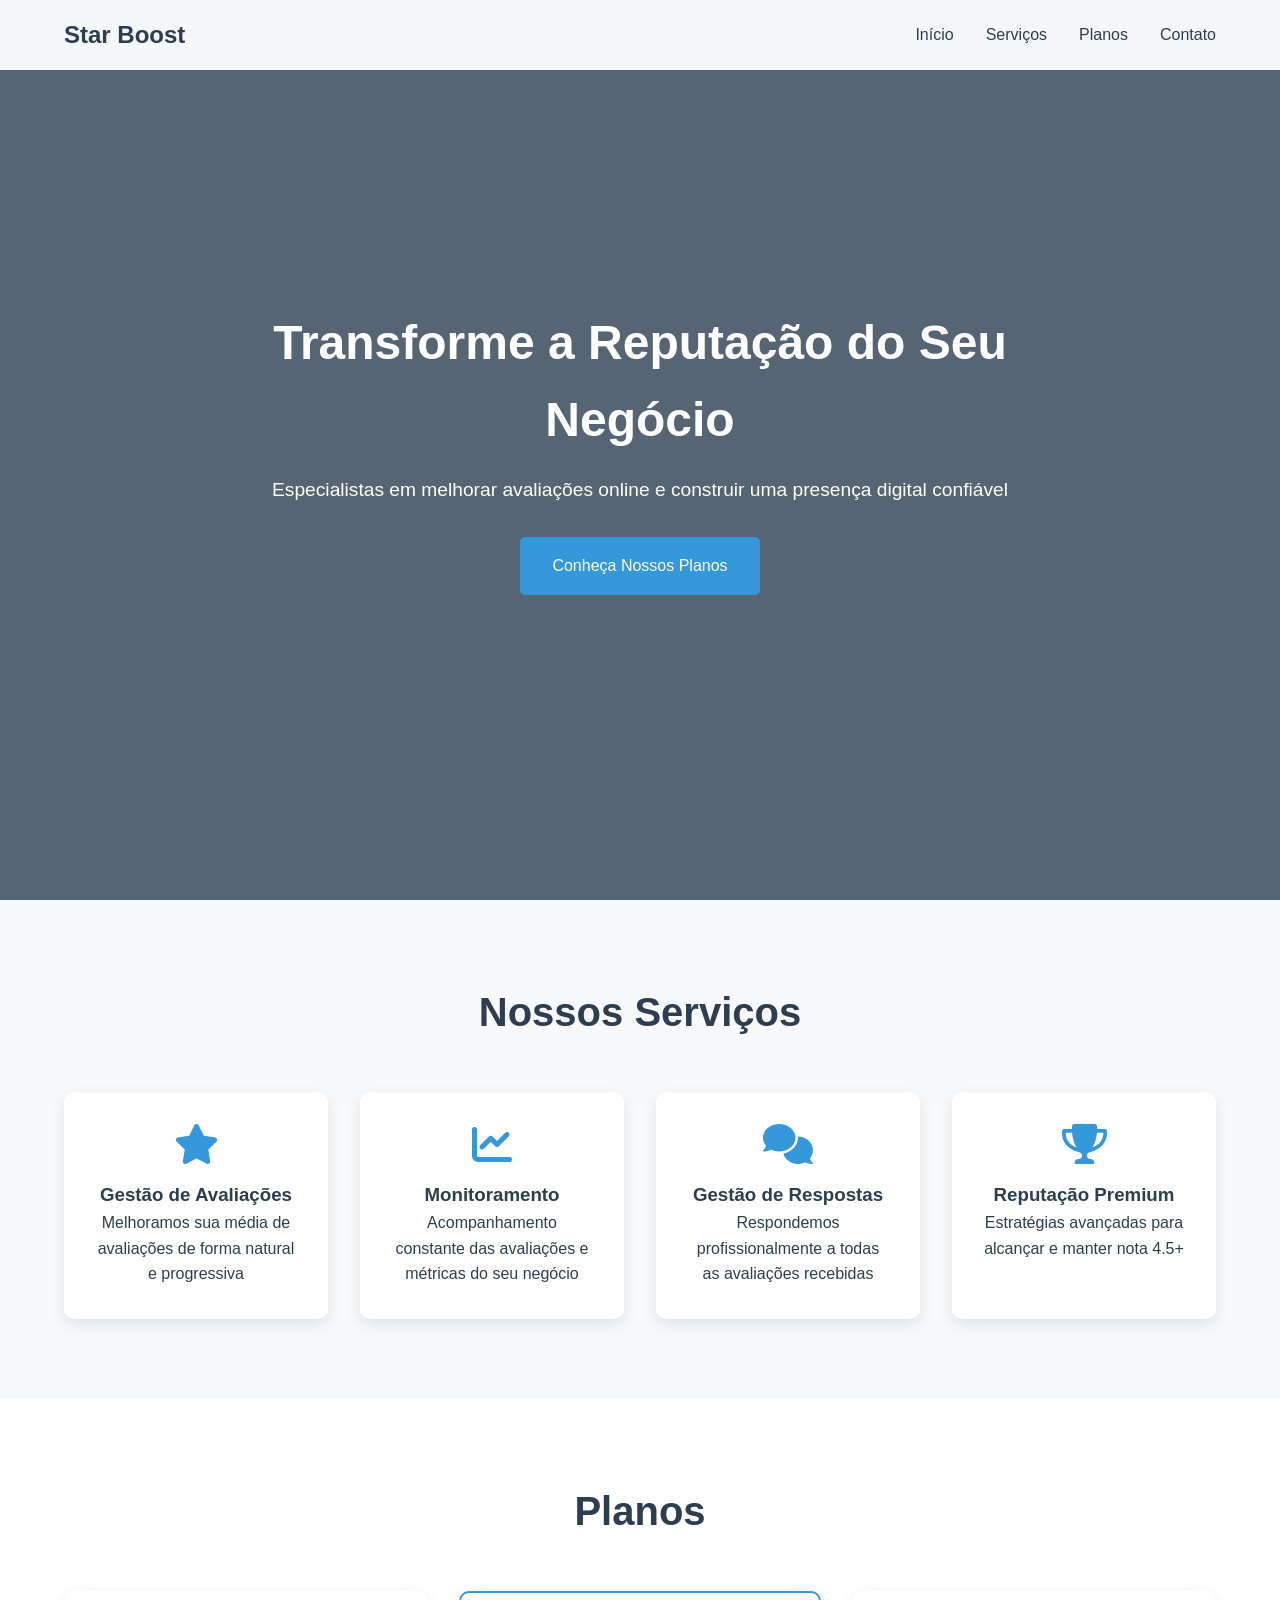
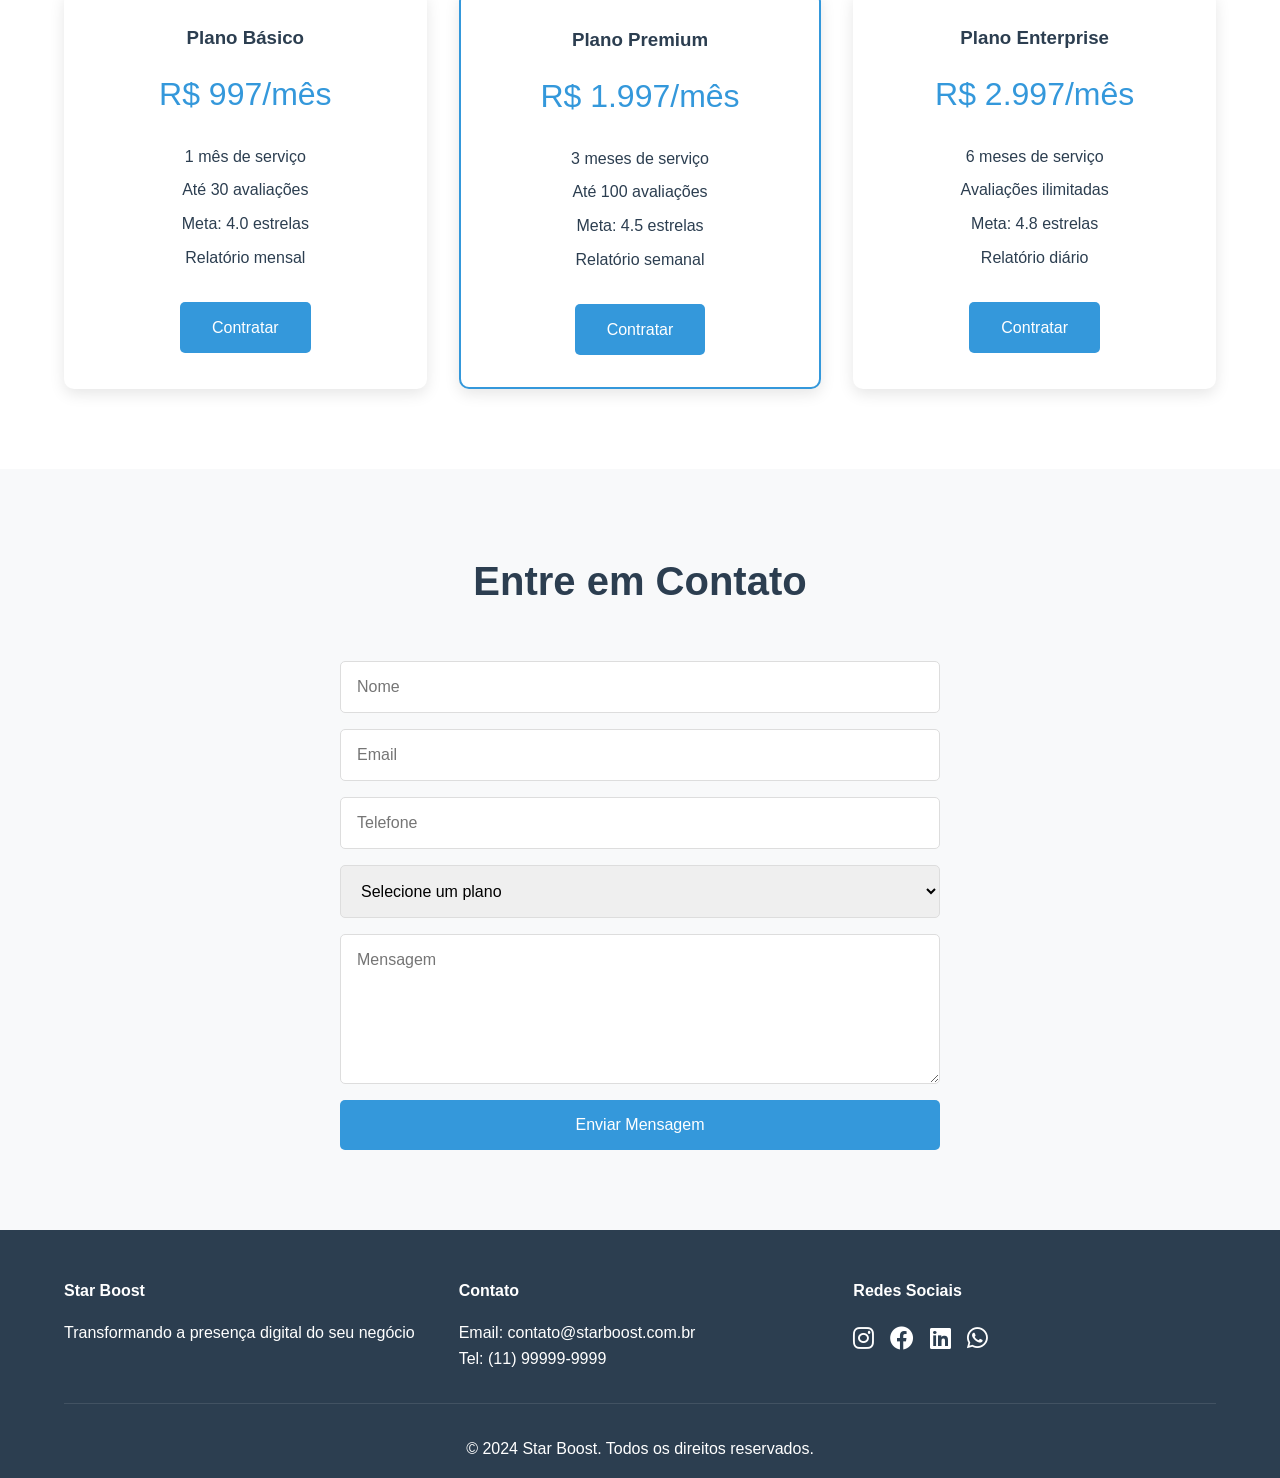
==== OPÇÃO 1/index.html @ 9066c8fc "OPÇÃO PARA CONFIGURAÇÃO DO SITE" ====
<!DOCTYPE html>
<html lang="pt-BR">
<head>
    <meta charset="UTF-8">
    <meta name="viewport" content="width=device-width, initial-scale=1.0">
    <title>Star Boost - Alavancando Seu Negócio</title>
    <link rel="stylesheet" href="style.css">
    <link rel="stylesheet" href="https://cdnjs.cloudflare.com/ajax/libs/font-awesome/6.0.0/css/all.min.css">
</head>
<body>
    <nav class="navbar">
        <div class="logo">
            <span>Star Boost</span>
        </div>
        <ul class="nav-links">
            <li><a href="#inicio">Início</a></li>
            <li><a href="#servicos">Serviços</a></li>
            <li><a href="#planos">Planos</a></li>
            <li><a href="#contato">Contato</a></li>
        </ul>
    </nav>

    <section id="inicio" class="hero">
        <div class="hero-content">
            <h1>Transforme a Reputação do Seu Negócio</h1>
            <p>Especialistas em melhorar avaliações online e construir uma presença digital confiável</p>
            <a href="#planos" class="cta-button">Conheça Nossos Planos</a>
        </div>
    </section>

    <section id="servicos" class="services">
        <h2>Nossos Serviços</h2>
        <div class="services-grid">
            <div class="service-card">
                <i class="fas fa-star"></i>
                <h3>Gestão de Avaliações</h3>
                <p>Melhoramos sua média de avaliações de forma natural e progressiva</p>
            </div>
            <div class="service-card">
                <i class="fas fa-chart-line"></i>
                <h3>Monitoramento</h3>
                <p>Acompanhamento constante das avaliações e métricas do seu negócio</p>
            </div>
            <div class="service-card">
                <i class="fas fa-comments"></i>
                <h3>Gestão de Respostas</h3>
                <p>Respondemos profissionalmente a todas as avaliações recebidas</p>
            </div>
            <div class="service-card">
                <i class="fas fa-trophy"></i>
                <h3>Reputação Premium</h3>
                <p>Estratégias avançadas para alcançar e manter nota 4.5+</p>
            </div>
        </div>
    </section>

    <section id="planos" class="plans">
        <h2>Planos</h2>
        <div class="plans-grid">
            <div class="plan-card">
                <h3>Plano Básico</h3>
                <div class="price">R$ 997/mês</div>
                <ul>
                    <li>1 mês de serviço</li>
                    <li>Até 30 avaliações</li>
                    <li>Meta: 4.0 estrelas</li>
                    <li>Relatório mensal</li>
                </ul>
                <a href="#contato" class="plan-button">Contratar</a>
            </div>
            <div class="plan-card featured">
                <h3>Plano Premium</h3>
                <div class="price">R$ 1.997/mês</div>
                <ul>
                    <li>3 meses de serviço</li>
                    <li>Até 100 avaliações</li>
                    <li>Meta: 4.5 estrelas</li>
                    <li>Relatório semanal</li>
                </ul>
                <a href="#contato" class="plan-button">Contratar</a>
            </div>
            <div class="plan-card">
                <h3>Plano Enterprise</h3>
                <div class="price">R$ 2.997/mês</div>
                <ul>
                    <li>6 meses de serviço</li>
                    <li>Avaliações ilimitadas</li>
                    <li>Meta: 4.8 estrelas</li>
                    <li>Relatório diário</li>
                </ul>
                <a href="#contato" class="plan-button">Contratar</a>
            </div>
        </div>
    </section>

    <section id="contato" class="contact">
        <h2>Entre em Contato</h2>
        <div class="contact-container">
            <form id="contactForm">
                <input type="text" placeholder="Nome" required>
                <input type="email" placeholder="Email" required>
                <input type="tel" placeholder="Telefone" required>
                <select required>
                    <option value="">Selecione um plano</option>
                    <option value="basico">Plano Básico</option>
                    <option value="premium">Plano Premium</option>
                    <option value="enterprise">Plano Enterprise</option>
                </select>
                <textarea placeholder="Mensagem" required></textarea>
                <button type="submit">Enviar Mensagem</button>
            </form>
        </div>
    </section>

    <footer class="footer">
        <div class="footer-content">
            <div class="footer-section">
                <h4>Star Boost</h4>
                <p>Transformando a presença digital do seu negócio</p>
            </div>
            <div class="footer-section">
                <h4>Contato</h4>
                <p>Email: contato@starboost.com.br</p>
                <p>Tel: (11) 99999-9999</p>
            </div>
            <div class="footer-section">
                <h4>Redes Sociais</h4>
                <div class="social-links">
                    <a href="#"><i class="fab fa-instagram"></i></a>
                    <a href="#"><i class="fab fa-facebook"></i></a>
                    <a href="#"><i class="fab fa-linkedin"></i></a>
                    <a href="#"><i class="fab fa-whatsapp"></i></a>
                </div>
            </div>
        </div>
        <div class="footer-bottom">
            <p>&copy; 2024 Star Boost. Todos os direitos reservados.</p>
        </div>
    </footer>

    <script src="main.js"></script>
</body>
</html>
---- OPÇÃO 1/style.css ----
:root {
    --primary-color: #2c3e50;
    --secondary-color: #3498db;
    --accent-color: #e74c3c;
    --text-color: #2c3e50;
    --light-bg: #f8f9fa;
    --dark-bg: #2c3e50;
}

* {
    margin: 0;
    padding: 0;
    box-sizing: border-box;
    font-family: 'Arial', sans-serif;
}

body {
    line-height: 1.6;
    color: var(--text-color);
}

/* Navbar */
.navbar {
    position: fixed;
    top: 0;
    width: 100%;
    background: rgba(255, 255, 255, 0.95);
    padding: 1rem 5%;
    display: flex;
    justify-content: space-between;
    align-items: center;
    box-shadow: 0 2px 10px rgba(0, 0, 0, 0.1);
    z-index: 1000;
}

.logo span {
    font-size: 1.5rem;
    font-weight: bold;
    color: var(--primary-color);
}

.nav-links {
    display: flex;
    list-style: none;
    gap: 2rem;
}

.nav-links a {
    text-decoration: none;
    color: var(--text-color);
    font-weight: 500;
    transition: color 0.3s;
}

.nav-links a:hover {
    color: var(--secondary-color);
}

/* Hero Section */
.hero {
    height: 100vh;
    background: linear-gradient(rgba(44, 62, 80, 0.8), rgba(44, 62, 80, 0.8)),
                url('https://images.unsplash.com/photo-1497366216548-37526070297c?auto=format&fit=crop&w=1920&q=80');
    background-size: cover;
    background-position: center;
    display: flex;
    align-items: center;
    justify-content: center;
    text-align: center;
    color: white;
    padding: 0 1rem;
}

.hero-content {
    max-width: 800px;
}

.hero h1 {
    font-size: 3rem;
    margin-bottom: 1rem;
}

.hero p {
    font-size: 1.2rem;
    margin-bottom: 2rem;
}

.cta-button {
    display: inline-block;
    padding: 1rem 2rem;
    background: var(--secondary-color);
    color: white;
    text-decoration: none;
    border-radius: 5px;
    transition: transform 0.3s, background 0.3s;
}

.cta-button:hover {
    transform: translateY(-3px);
    background: #2980b9;
}

/* Services Section */
.services {
    padding: 5rem 5%;
    background: var(--light-bg);
}

.services h2 {
    text-align: center;
    margin-bottom: 3rem;
    font-size: 2.5rem;
}

.services-grid {
    display: grid;
    grid-template-columns: repeat(auto-fit, minmax(250px, 1fr));
    gap: 2rem;
    max-width: 1200px;
    margin: 0 auto;
}

.service-card {
    background: white;
    padding: 2rem;
    border-radius: 10px;
    text-align: center;
    box-shadow: 0 5px 15px rgba(0, 0, 0, 0.1);
    transition: transform 0.3s;
}

.service-card:hover {
    transform: translateY(-10px);
}

.service-card i {
    font-size: 2.5rem;
    color: var(--secondary-color);
    margin-bottom: 1rem;
}

/* Plans Section */
.plans {
    padding: 5rem 5%;
    background: white;
}

.plans h2 {
    text-align: center;
    margin-bottom: 3rem;
    font-size: 2.5rem;
}

.plans-grid {
    display: grid;
    grid-template-columns: repeat(auto-fit, minmax(280px, 1fr));
    gap: 2rem;
    max-width: 1200px;
    margin: 0 auto;
}

.plan-card {
    background: white;
    padding: 2rem;
    border-radius: 10px;
    text-align: center;
    box-shadow: 0 5px 15px rgba(0, 0, 0, 0.1);
    transition: transform 0.3s;
}

.plan-card.featured {
    transform: scale(1.05);
    border: 2px solid var(--secondary-color);
}

.plan-card:hover {
    transform: translateY(-10px);
}

.plan-card h3 {
    color: var(--primary-color);
    margin-bottom: 1rem;
}

.price {
    font-size: 2rem;
    color: var(--secondary-color);
    margin-bottom: 1.5rem;
}

.plan-card ul {
    list-style: none;
    margin-bottom: 2rem;
}

.plan-card ul li {
    margin-bottom: 0.5rem;
}

.plan-button {
    display: inline-block;
    padding: 0.8rem 2rem;
    background: var(--secondary-color);
    color: white;
    text-decoration: none;
    border-radius: 5px;
    transition: background 0.3s;
}

.plan-button:hover {
    background: #2980b9;
}

/* Contact Section */
.contact {
    padding: 5rem 5%;
    background: var(--light-bg);
}

.contact h2 {
    text-align: center;
    margin-bottom: 3rem;
    font-size: 2.5rem;
}

.contact-container {
    max-width: 600px;
    margin: 0 auto;
}

form {
    display: flex;
    flex-direction: column;
    gap: 1rem;
}

input, select, textarea {
    padding: 1rem;
    border: 1px solid #ddd;
    border-radius: 5px;
    font-size: 1rem;
}

textarea {
    height: 150px;
    resize: vertical;
}

form button {
    padding: 1rem;
    background: var(--secondary-color);
    color: white;
    border: none;
    border-radius: 5px;
    cursor: pointer;
    font-size: 1rem;
    transition: background 0.3s;
}

form button:hover {
    background: #2980b9;
}

/* Footer */
.footer {
    background: var(--dark-bg);
    color: white;
    padding: 3rem 5% 1rem;
}

.footer-content {
    display: grid;
    grid-template-columns: repeat(auto-fit, minmax(250px, 1fr));
    gap: 2rem;
    max-width: 1200px;
    margin: 0 auto;
}

.footer-section h4 {
    margin-bottom: 1rem;
}

.social-links {
    display: flex;
    gap: 1rem;
    margin-top: 1rem;
}

.social-links a {
    color: white;
    font-size: 1.5rem;
    transition: color 0.3s;
}

.social-links a:hover {
    color: var(--secondary-color);
}

.footer-bottom {
    text-align: center;
    margin-top: 2rem;
    padding-top: 2rem;
    border-top: 1px solid rgba(255, 255, 255, 0.1);
}

/* Responsive Design */
@media (max-width: 768px) {
    .navbar {
        flex-direction: column;
        padding: 1rem;
    }

    .nav-links {
        margin-top: 1rem;
        gap: 1rem;
    }

    .hero h1 {
        font-size: 2rem;
    }

    .services-grid,
    .plans-grid {
        grid-template-columns: 1fr;
    }

    .plan-card.featured {
        transform: none;
    }
}
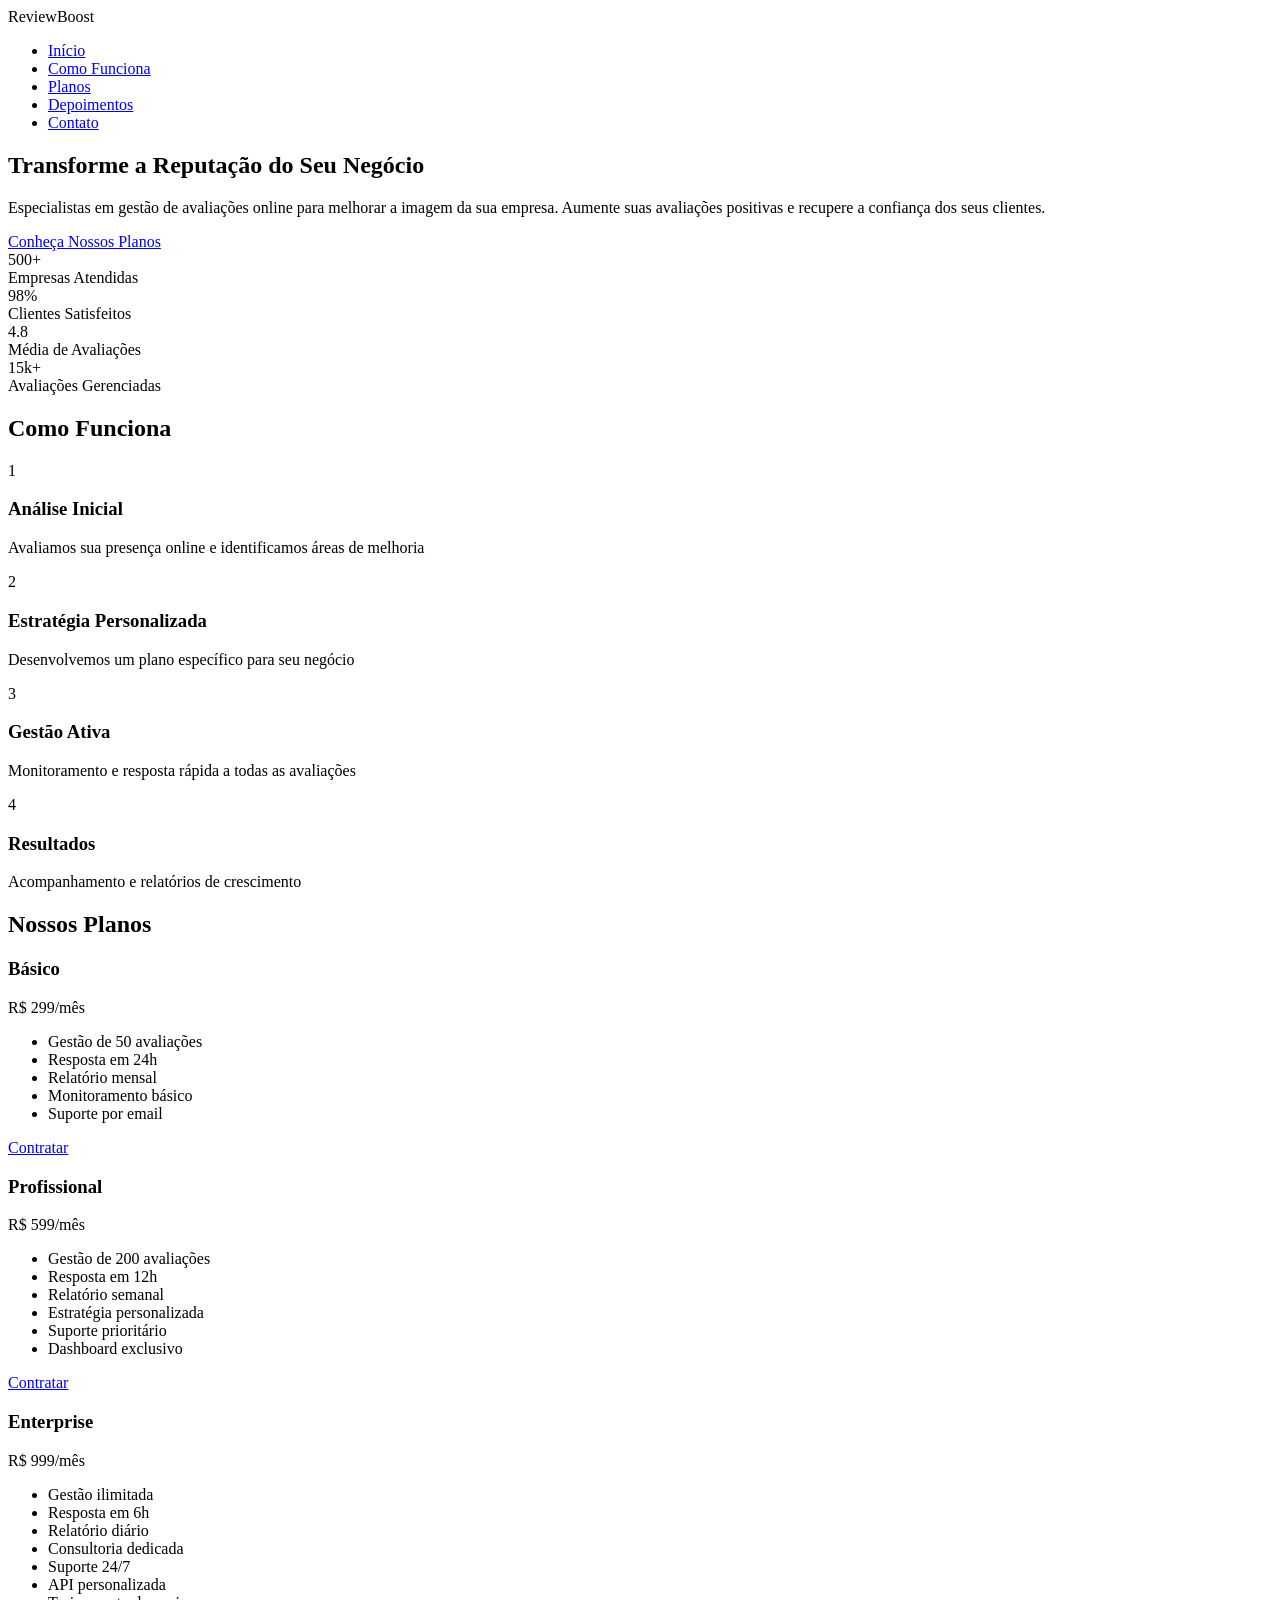
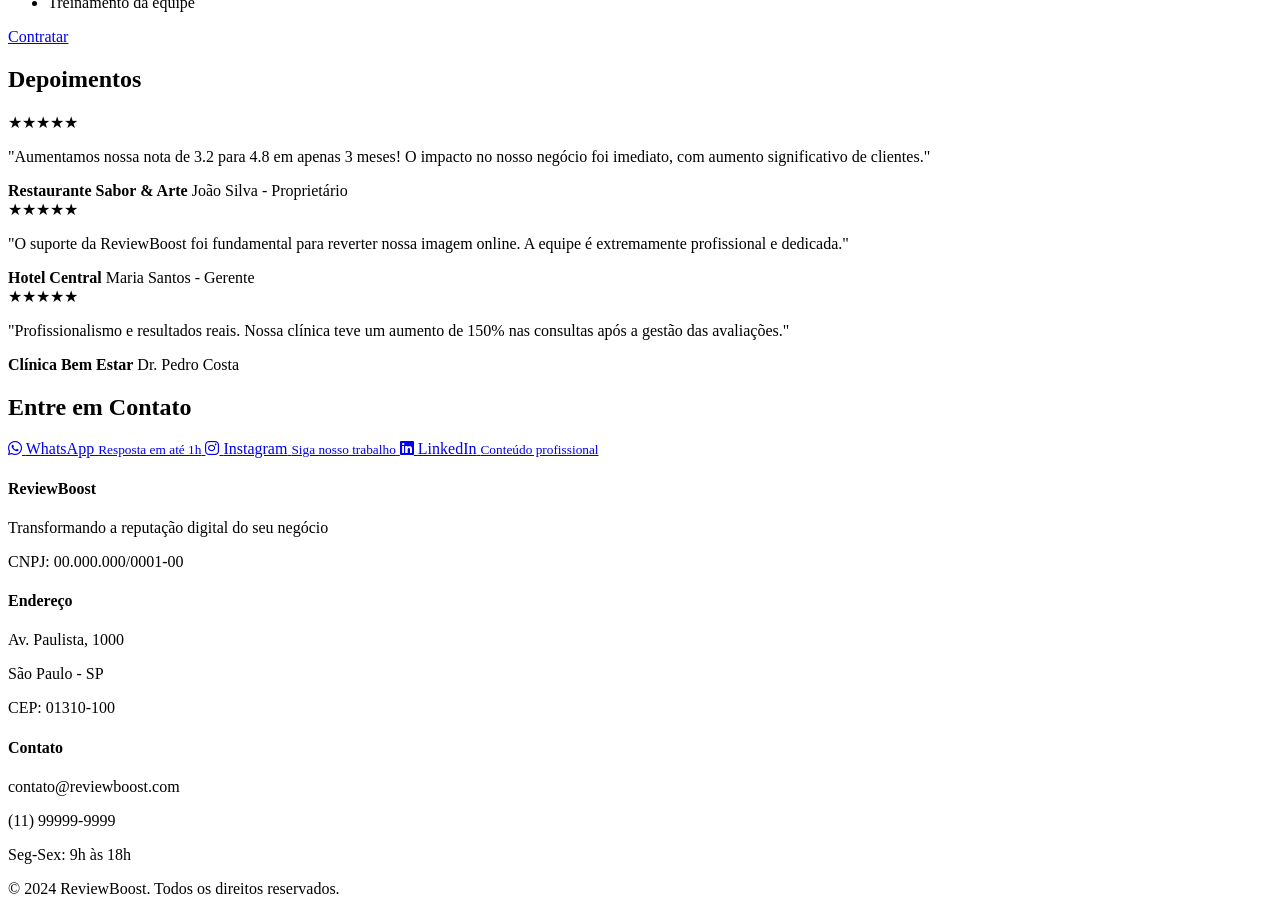
==== commit cef3fde6: "a" ====
--- a/OPÇÃO 1/index.html
+++ b/OPÇÃO 1/index.html
@@ -1,143 +1,207 @@
 <!DOCTYPE html>
 <html lang="pt-BR">
-<head>
-    <meta charset="UTF-8">
-    <meta name="viewport" content="width=device-width, initial-scale=1.0">
-    <title>Star Boost - Alavancando Seu Negócio</title>
-    <link rel="stylesheet" href="style.css">
-    <link rel="stylesheet" href="https://cdnjs.cloudflare.com/ajax/libs/font-awesome/6.0.0/css/all.min.css">
-</head>
-<body>
-    <nav class="navbar">
-        <div class="logo">
-            <span>Star Boost</span>
+  <head>
+    <meta charset="UTF-8" />
+    <meta name="viewport" content="width=device-width, initial-scale=1.0" />
+    <title>ReviewBoost - Gestão de Avaliações</title>
+    <link rel="stylesheet" href="/style.css" />
+    <link rel="stylesheet" href="https://cdnjs.cloudflare.com/ajax/libs/font-awesome/6.0.0/css/all.min.css" />
+  </head>
+  <body>
+    <header>
+      <nav class="navbar">
+        <div class="logo">ReviewBoost</div>
+        <div class="menu-toggle">
+          <span></span>
+          <span></span>
+          <span></span>
         </div>
         <ul class="nav-links">
-            <li><a href="#inicio">Início</a></li>
-            <li><a href="#servicos">Serviços</a></li>
-            <li><a href="#planos">Planos</a></li>
-            <li><a href="#contato">Contato</a></li>
+          <li><a href="#inicio" class="nav-item">Início</a></li>
+          <li><a href="#como-funciona" class="nav-item">Como Funciona</a></li>
+          <li><a href="#planos" class="nav-item">Planos</a></li>
+          <li><a href="#depoimentos" class="nav-item">Depoimentos</a></li>
+          <li><a href="#contato" class="nav-item">Contato</a></li>
         </ul>
-    </nav>
-
-    <section id="inicio" class="hero">
-        <div class="hero-content">
-            <h1>Transforme a Reputação do Seu Negócio</h1>
-            <p>Especialistas em melhorar avaliações online e construir uma presença digital confiável</p>
-            <a href="#planos" class="cta-button">Conheça Nossos Planos</a>
-        </div>
-    </section>
-
-    <section id="servicos" class="services">
-        <h2>Nossos Serviços</h2>
-        <div class="services-grid">
-            <div class="service-card">
-                <i class="fas fa-star"></i>
-                <h3>Gestão de Avaliações</h3>
-                <p>Melhoramos sua média de avaliações de forma natural e progressiva</p>
-            </div>
-            <div class="service-card">
-                <i class="fas fa-chart-line"></i>
-                <h3>Monitoramento</h3>
-                <p>Acompanhamento constante das avaliações e métricas do seu negócio</p>
-            </div>
-            <div class="service-card">
-                <i class="fas fa-comments"></i>
-                <h3>Gestão de Respostas</h3>
-                <p>Respondemos profissionalmente a todas as avaliações recebidas</p>
-            </div>
-            <div class="service-card">
-                <i class="fas fa-trophy"></i>
-                <h3>Reputação Premium</h3>
-                <p>Estratégias avançadas para alcançar e manter nota 4.5+</p>
-            </div>
-        </div>
-    </section>
-
-    <section id="planos" class="plans">
-        <h2>Planos</h2>
-        <div class="plans-grid">
-            <div class="plan-card">
-                <h3>Plano Básico</h3>
-                <div class="price">R$ 997/mês</div>
-                <ul>
-                    <li>1 mês de serviço</li>
-                    <li>Até 30 avaliações</li>
-                    <li>Meta: 4.0 estrelas</li>
-                    <li>Relatório mensal</li>
-                </ul>
-                <a href="#contato" class="plan-button">Contratar</a>
-            </div>
-            <div class="plan-card featured">
-                <h3>Plano Premium</h3>
-                <div class="price">R$ 1.997/mês</div>
-                <ul>
-                    <li>3 meses de serviço</li>
-                    <li>Até 100 avaliações</li>
-                    <li>Meta: 4.5 estrelas</li>
-                    <li>Relatório semanal</li>
-                </ul>
-                <a href="#contato" class="plan-button">Contratar</a>
-            </div>
-            <div class="plan-card">
-                <h3>Plano Enterprise</h3>
-                <div class="price">R$ 2.997/mês</div>
-                <ul>
-                    <li>6 meses de serviço</li>
-                    <li>Avaliações ilimitadas</li>
-                    <li>Meta: 4.8 estrelas</li>
-                    <li>Relatório diário</li>
-                </ul>
-                <a href="#contato" class="plan-button">Contratar</a>
-            </div>
-        </div>
-    </section>
-
-    <section id="contato" class="contact">
-        <h2>Entre em Contato</h2>
-        <div class="contact-container">
-            <form id="contactForm">
-                <input type="text" placeholder="Nome" required>
-                <input type="email" placeholder="Email" required>
-                <input type="tel" placeholder="Telefone" required>
-                <select required>
-                    <option value="">Selecione um plano</option>
-                    <option value="basico">Plano Básico</option>
-                    <option value="premium">Plano Premium</option>
-                    <option value="enterprise">Plano Enterprise</option>
-                </select>
-                <textarea placeholder="Mensagem" required></textarea>
-                <button type="submit">Enviar Mensagem</button>
-            </form>
-        </div>
-    </section>
-
-    <footer class="footer">
-        <div class="footer-content">
-            <div class="footer-section">
-                <h4>Star Boost</h4>
-                <p>Transformando a presença digital do seu negócio</p>
-            </div>
-            <div class="footer-section">
-                <h4>Contato</h4>
-                <p>Email: contato@starboost.com.br</p>
-                <p>Tel: (11) 99999-9999</p>
-            </div>
-            <div class="footer-section">
-                <h4>Redes Sociais</h4>
-                <div class="social-links">
-                    <a href="#"><i class="fab fa-instagram"></i></a>
-                    <a href="#"><i class="fab fa-facebook"></i></a>
-                    <a href="#"><i class="fab fa-linkedin"></i></a>
-                    <a href="#"><i class="fab fa-whatsapp"></i></a>
-                </div>
-            </div>
-        </div>
-        <div class="footer-bottom">
-            <p>&copy; 2024 Star Boost. Todos os direitos reservados.</p>
-        </div>
+      </nav>
+    </header>
+
+    <section id="inicio" class="section">
+      <div class="hero">
+        <h1>Transforme a Reputação do Seu Negócio</h1>
+        <p>Especialistas em gestão de avaliações online para melhorar a imagem da sua empresa. Aumente suas avaliações positivas e recupere a confiança dos seus clientes.</p>
+        <a href="#planos" class="cta-button">Conheça Nossos Planos</a>
+      </div>
+    </section>
+
+    <section class="stats-section">
+      <div class="stats-grid">
+        <div class="stat-card">
+          <div class="stat-number">500+</div>
+          <div class="stat-label">Empresas Atendidas</div>
+        </div>
+        <div class="stat-card">
+          <div class="stat-number">98%</div>
+          <div class="stat-label">Clientes Satisfeitos</div>
+        </div>
+        <div class="stat-card">
+          <div class="stat-number">4.8</div>
+          <div class="stat-label">Média de Avaliações</div>
+        </div>
+        <div class="stat-card">
+          <div class="stat-number">15k+</div>
+          <div class="stat-label">Avaliações Gerenciadas</div>
+        </div>
+      </div>
+    </section>
+
+    <section id="como-funciona" class="como-funciona">
+      <h2>Como Funciona</h2>
+      <div class="steps-container">
+        <div class="step-card">
+          <div class="step-number">1</div>
+          <h3>Análise Inicial</h3>
+          <p>Avaliamos sua presença online e identificamos áreas de melhoria</p>
+        </div>
+        <div class="step-card">
+          <div class="step-number">2</div>
+          <h3>Estratégia Personalizada</h3>
+          <p>Desenvolvemos um plano específico para seu negócio</p>
+        </div>
+        <div class="step-card">
+          <div class="step-number">3</div>
+          <h3>Gestão Ativa</h3>
+          <p>Monitoramento e resposta rápida a todas as avaliações</p>
+        </div>
+        <div class="step-card">
+          <div class="step-number">4</div>
+          <h3>Resultados</h3>
+          <p>Acompanhamento e relatórios de crescimento</p>
+        </div>
+      </div>
+    </section>
+
+    <section id="planos" class="section">
+      <h2>Nossos Planos</h2>
+      <div class="planos-container">
+        <div class="plano-card">
+          <h3>Básico</h3>
+          <div class="preco">R$ 299/mês</div>
+          <ul>
+            <li>Gestão de 50 avaliações</li>
+            <li>Resposta em 24h</li>
+            <li>Relatório mensal</li>
+            <li>Monitoramento básico</li>
+            <li>Suporte por email</li>
+          </ul>
+          <a href="#contato" class="plano-button">Contratar</a>
+        </div>
+        <div class="plano-card destaque">
+          <h3>Profissional</h3>
+          <div class="preco">R$ 599/mês</div>
+          <ul>
+            <li>Gestão de 200 avaliações</li>
+            <li>Resposta em 12h</li>
+            <li>Relatório semanal</li>
+            <li>Estratégia personalizada</li>
+            <li>Suporte prioritário</li>
+            <li>Dashboard exclusivo</li>
+          </ul>
+          <a href="#contato" class="plano-button">Contratar</a>
+        </div>
+        <div class="plano-card">
+          <h3>Enterprise</h3>
+          <div class="preco">R$ 999/mês</div>
+          <ul>
+            <li>Gestão ilimitada</li>
+            <li>Resposta em 6h</li>
+            <li>Relatório diário</li>
+            <li>Consultoria dedicada</li>
+            <li>Suporte 24/7</li>
+            <li>API personalizada</li>
+            <li>Treinamento da equipe</li>
+          </ul>
+          <a href="#contato" class="plano-button">Contratar</a>
+        </div>
+      </div>
+    </section>
+
+    <section id="depoimentos" class="section">
+      <h2>Depoimentos</h2>
+      <div class="depoimentos-container">
+        <div class="depoimento-card">
+          <div class="estrelas">★★★★★</div>
+          <p>"Aumentamos nossa nota de 3.2 para 4.8 em apenas 3 meses! O impacto no nosso negócio foi imediato, com aumento significativo de clientes."</p>
+          <div class="cliente">
+            <strong>Restaurante Sabor & Arte</strong>
+            <span>João Silva - Proprietário</span>
+          </div>
+        </div>
+        <div class="depoimento-card">
+          <div class="estrelas">★★★★★</div>
+          <p>"O suporte da ReviewBoost foi fundamental para reverter nossa imagem online. A equipe é extremamente profissional e dedicada."</p>
+          <div class="cliente">
+            <strong>Hotel Central</strong>
+            <span>Maria Santos - Gerente</span>
+          </div>
+        </div>
+        <div class="depoimento-card">
+          <div class="estrelas">★★★★★</div>
+          <p>"Profissionalismo e resultados reais. Nossa clínica teve um aumento de 150% nas consultas após a gestão das avaliações."</p>
+          <div class="cliente">
+            <strong>Clínica Bem Estar</strong>
+            <span>Dr. Pedro Costa</span>
+          </div>
+        </div>
+      </div>
+    </section>
+
+    <section id="contato" class="section">
+      <h2>Entre em Contato</h2>
+      <div class="social-container">
+        <a href="https://wa.me/5511999999999" class="social-link" target="_blank">
+          <i class="fab fa-whatsapp"></i>
+          <span>WhatsApp</span>
+          <small>Resposta em até 1h</small>
+        </a>
+        <a href="https://instagram.com/reviewboost" class="social-link" target="_blank">
+          <i class="fab fa-instagram"></i>
+          <span>Instagram</span>
+          <small>Siga nosso trabalho</small>
+        </a>
+        <a href="https://linkedin.com/company/reviewboost" class="social-link" target="_blank">
+          <i class="fab fa-linkedin"></i>
+          <span>LinkedIn</span>
+          <small>Conteúdo profissional</small>
+        </a>
+      </div>
+    </section>
+
+    <footer>
+      <div class="footer-content">
+        <div class="footer-section">
+          <h4>ReviewBoost</h4>
+          <p>Transformando a reputação digital do seu negócio</p>
+          <p>CNPJ: 00.000.000/0001-00</p>
+        </div>
+        <div class="footer-section">
+          <h4>Endereço</h4>
+          <p>Av. Paulista, 1000</p>
+          <p>São Paulo - SP</p>
+          <p>CEP: 01310-100</p>
+        </div>
+        <div class="footer-section">
+          <h4>Contato</h4>
+          <p>contato@reviewboost.com</p>
+          <p>(11) 99999-9999</p>
+          <p>Seg-Sex: 9h às 18h</p>
+        </div>
+      </div>
+      <div class="footer-bottom">
+        <p>&copy; 2024 ReviewBoost. Todos os direitos reservados.</p>
+      </div>
     </footer>
 
-    <script src="main.js"></script>
-</body>
+    <script type="module" src="/main.js"></script>
+  </body>
 </html>
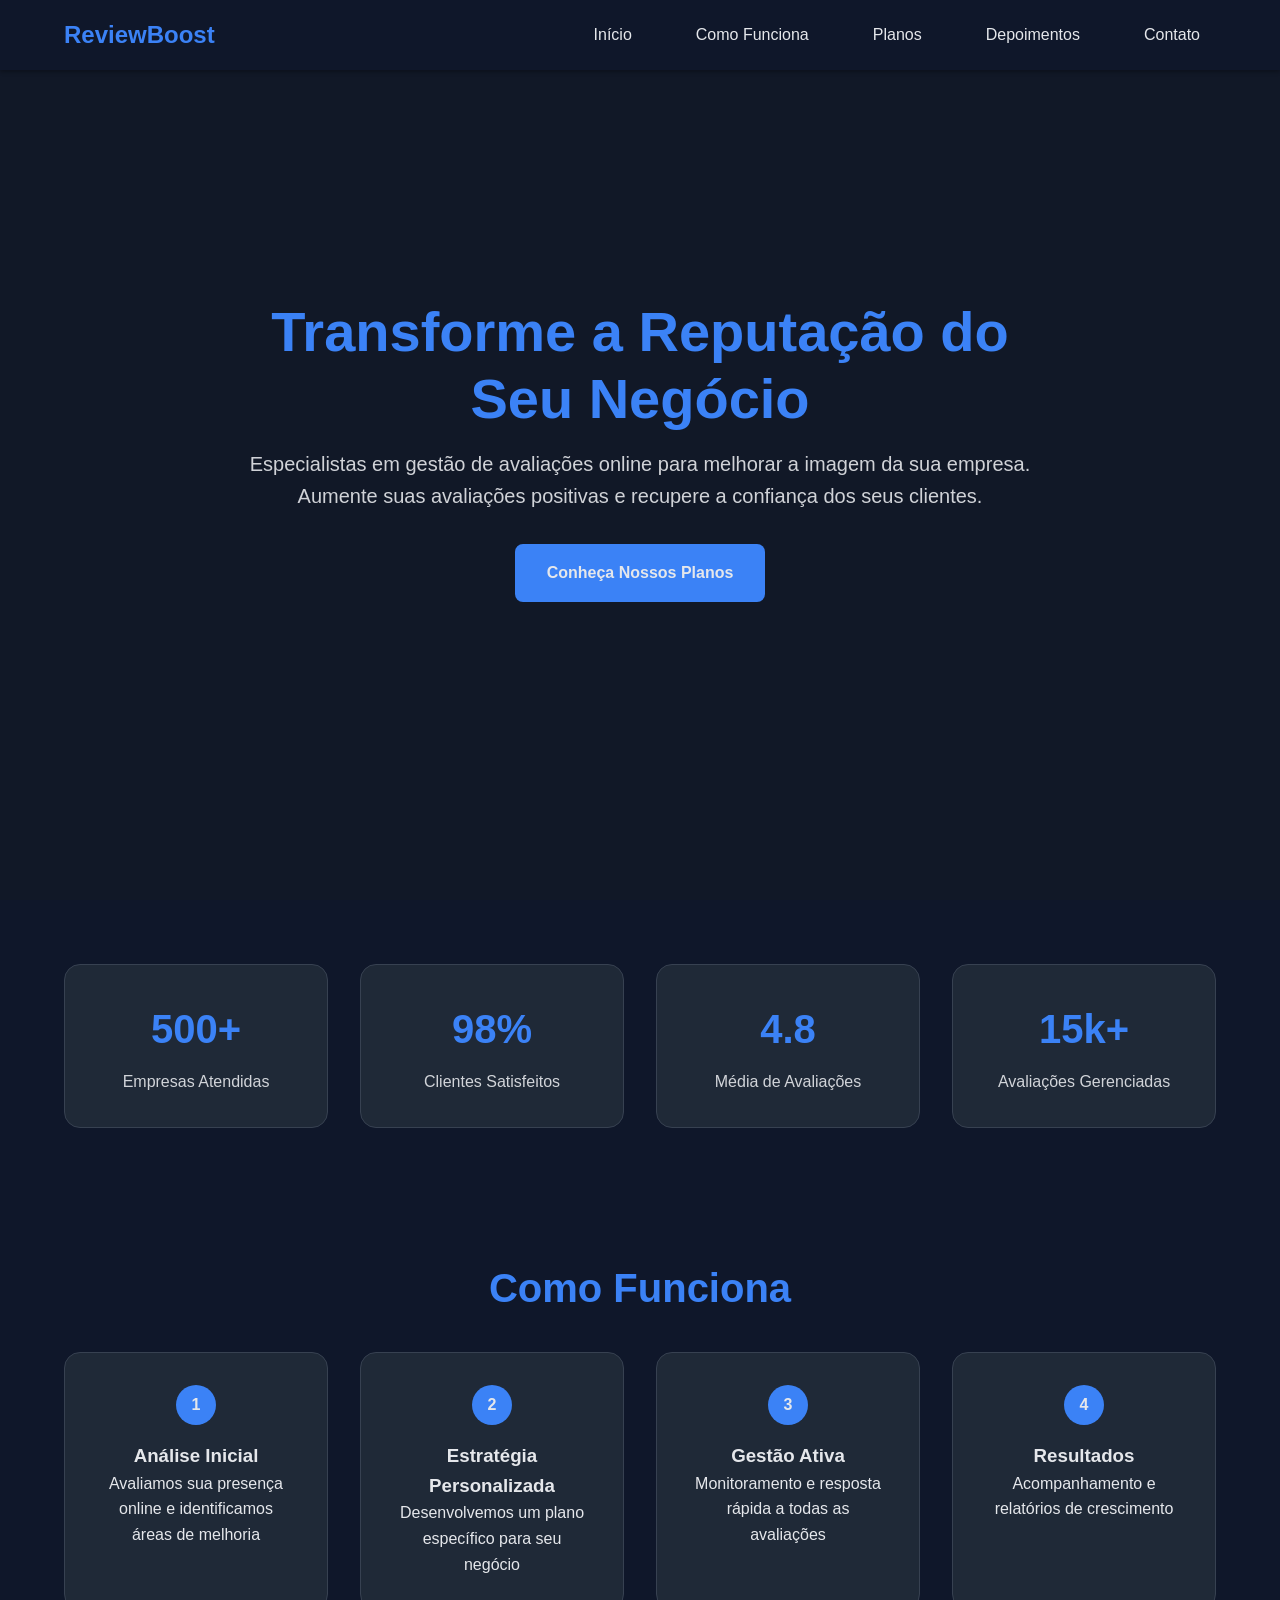
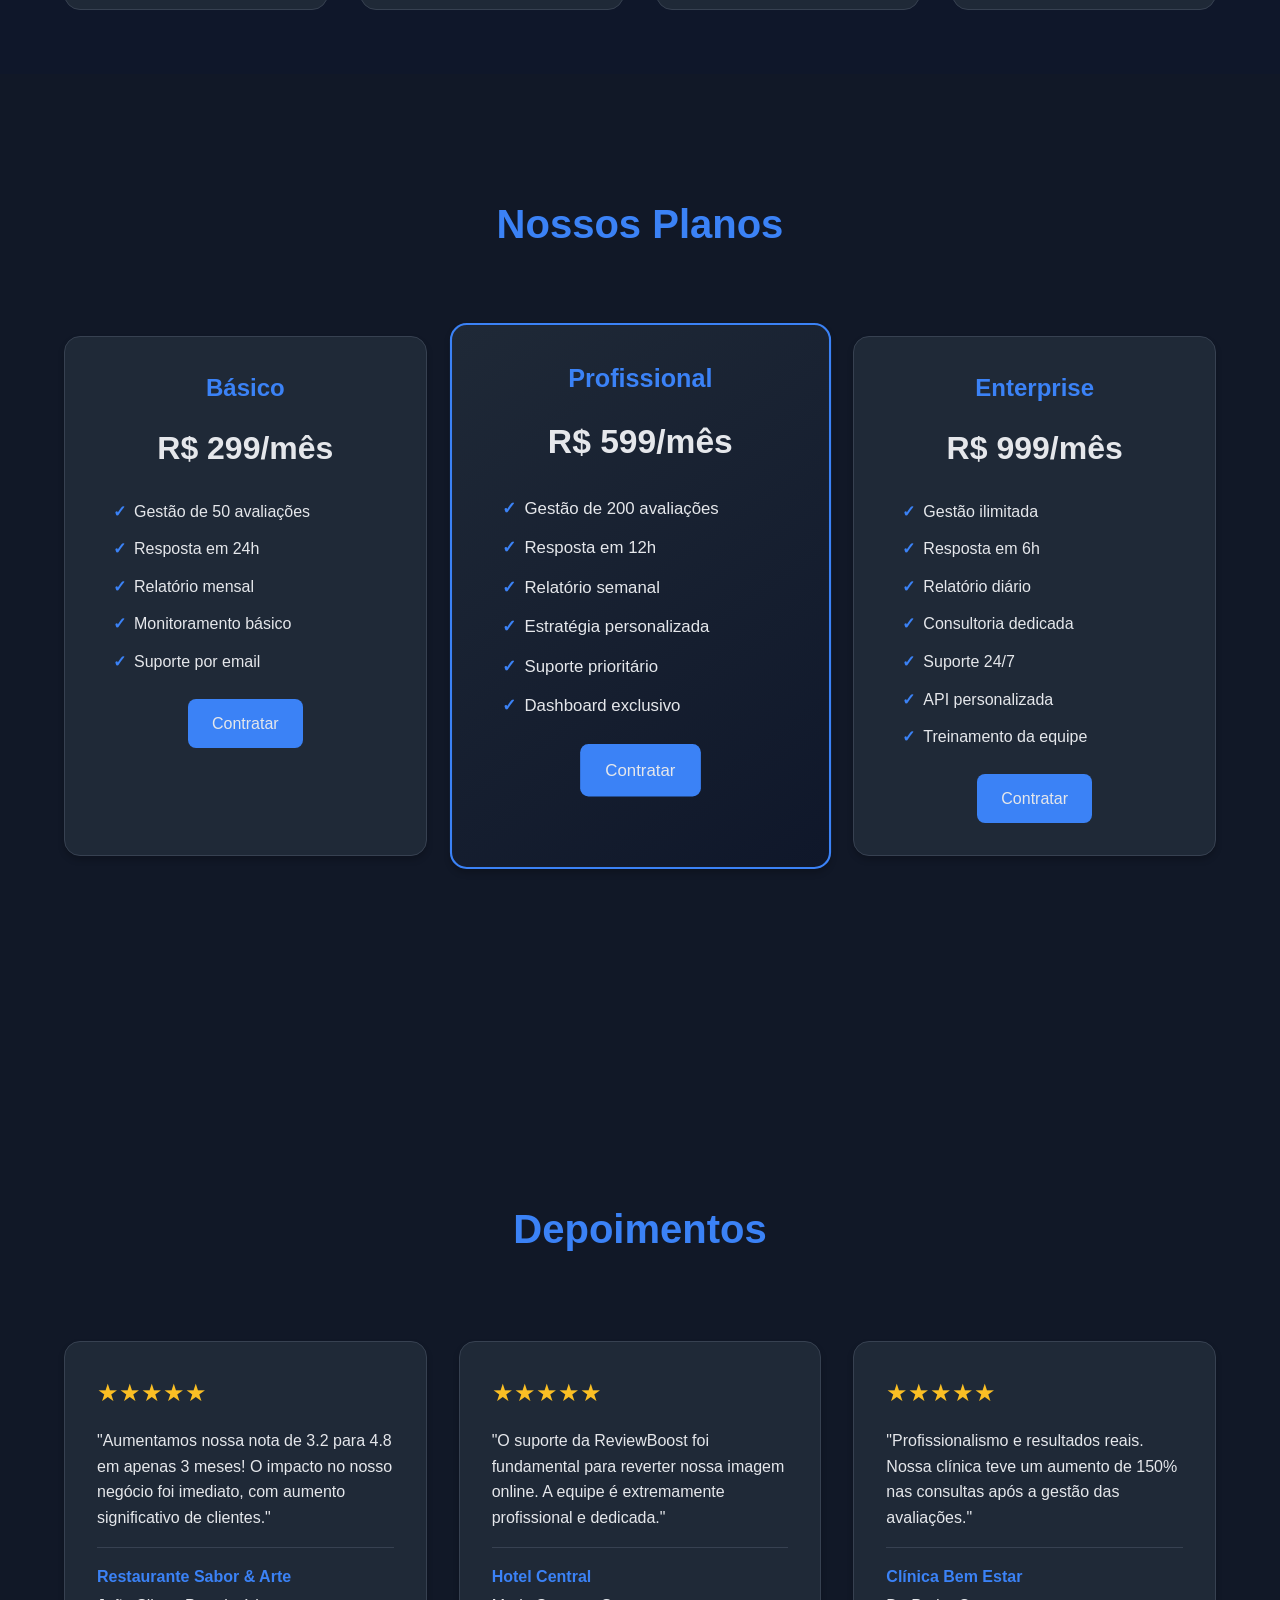
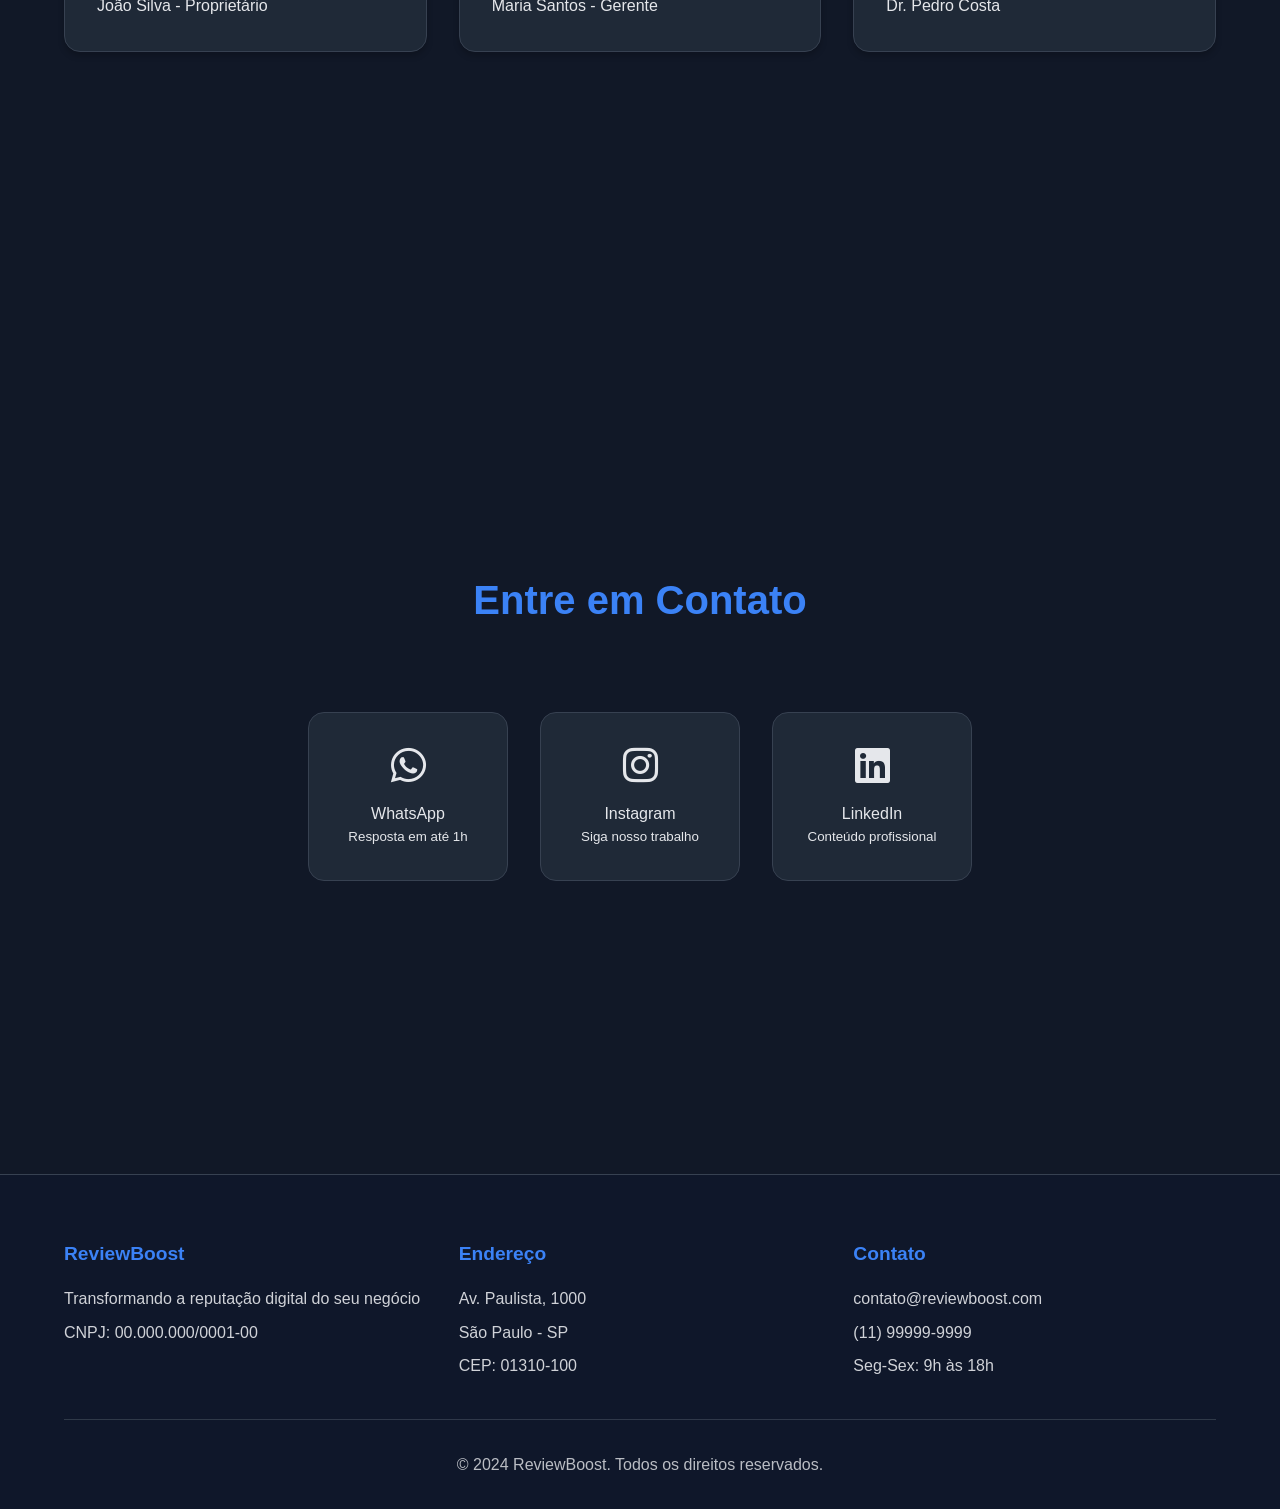
==== commit f5e0f667: "opção com paginas separadas" ====
--- a/OPÇÃO 1/index.html
+++ b/OPÇÃO 1/index.html
@@ -4,7 +4,7 @@
     <meta charset="UTF-8" />
     <meta name="viewport" content="width=device-width, initial-scale=1.0" />
     <title>ReviewBoost - Gestão de Avaliações</title>
-    <link rel="stylesheet" href="/style.css" />
+    <link rel="stylesheet" href="style.css" />
     <link rel="stylesheet" href="https://cdnjs.cloudflare.com/ajax/libs/font-awesome/6.0.0/css/all.min.css" />
   </head>
   <body>
--- a/OPÇÃO 1/style.css
+++ b/OPÇÃO 1/style.css
@@ -0,0 +1,462 @@
+:root {
+  --primary-color: #3b82f6;
+  --secondary-color: #60a5fa;
+  --text-color: #e5e7eb;
+  --dark-bg: #111827;
+  --darker-bg: #0f172a;
+  --card-bg: #1f2937;
+  --border-color: #374151;
+  --hover-color: #2563eb;
+  --transition: all 0.3s ease;
+}
+
+* {
+  margin: 0;
+  padding: 0;
+  box-sizing: border-box;
+}
+
+html {
+  scroll-behavior: smooth;
+}
+
+body {
+  font-family: 'Inter', sans-serif;
+  line-height: 1.6;
+  color: var(--text-color);
+  background: var(--dark-bg);
+}
+
+/* Navbar */
+.navbar {
+  position: fixed;
+  top: 0;
+  width: 100%;
+  display: flex;
+  justify-content: space-between;
+  align-items: center;
+  padding: 1rem 5%;
+  background: var(--darker-bg);
+  box-shadow: 0 2px 4px rgba(0, 0, 0, 0.3);
+  z-index: 1000;
+}
+
+.logo {
+  font-size: 1.5rem;
+  font-weight: bold;
+  color: var(--primary-color);
+}
+
+.nav-links {
+  display: flex;
+  list-style: none;
+  gap: 2rem;
+}
+
+.nav-item {
+  text-decoration: none;
+  color: var(--text-color);
+  font-weight: 500;
+  transition: var(--transition);
+  padding: 0.5rem 1rem;
+  border-radius: 0.5rem;
+}
+
+.nav-item:hover {
+  color: var(--primary-color);
+  background: var(--card-bg);
+}
+
+/* Mobile Menu */
+.menu-toggle {
+  display: none;
+  flex-direction: column;
+  gap: 4px;
+  cursor: pointer;
+  padding: 0.5rem;
+}
+
+.menu-toggle span {
+  width: 25px;
+  height: 3px;
+  background: var(--text-color);
+  transition: var(--transition);
+}
+
+/* Sections */
+.section {
+  padding: 6rem 5%;
+  min-height: 100vh;
+  display: flex;
+  flex-direction: column;
+  justify-content: center;
+}
+
+section h2 {
+  text-align: center;
+  font-size: 2.5rem;
+  margin-bottom: 2rem;
+  color: var(--primary-color);
+}
+
+/* Hero Section */
+.hero {
+  text-align: center;
+  max-width: 800px;
+  margin: 0 auto;
+}
+
+.hero h1 {
+  font-size: 3.5rem;
+  margin-bottom: 1rem;
+  color: var(--primary-color);
+  line-height: 1.2;
+}
+
+.hero p {
+  font-size: 1.25rem;
+  margin-bottom: 2rem;
+  color: var(--text-color);
+  opacity: 0.9;
+}
+
+.cta-button {
+  display: inline-block;
+  padding: 1rem 2rem;
+  background: var(--primary-color);
+  color: var(--text-color);
+  text-decoration: none;
+  border-radius: 0.5rem;
+  transition: var(--transition);
+  font-weight: bold;
+}
+
+.cta-button:hover {
+  background: var(--hover-color);
+  transform: translateY(-2px);
+  box-shadow: 0 4px 12px rgba(37, 99, 235, 0.3);
+}
+
+/* Stats Section */
+.stats-section {
+  background: var(--darker-bg);
+  padding: 4rem 5%;
+}
+
+.stats-grid {
+  display: grid;
+  grid-template-columns: repeat(auto-fit, minmax(200px, 1fr));
+  gap: 2rem;
+  max-width: 1200px;
+  margin: 0 auto;
+}
+
+.stat-card {
+  text-align: center;
+  padding: 2rem;
+  background: var(--card-bg);
+  border-radius: 1rem;
+  border: 1px solid var(--border-color);
+}
+
+.stat-number {
+  font-size: 2.5rem;
+  font-weight: bold;
+  color: var(--primary-color);
+  margin-bottom: 0.5rem;
+}
+
+.stat-label {
+  color: var(--text-color);
+  opacity: 0.9;
+}
+
+/* Planos Section */
+.planos-container {
+  display: grid;
+  grid-template-columns: repeat(auto-fit, minmax(280px, 1fr));
+  gap: 2rem;
+  margin-top: 3rem;
+}
+
+.plano-card {
+  background: var(--card-bg);
+  padding: 2rem;
+  border-radius: 1rem;
+  box-shadow: 0 4px 6px rgba(0, 0, 0, 0.2);
+  text-align: center;
+  transition: var(--transition);
+  border: 1px solid var(--border-color);
+}
+
+.plano-card:hover {
+  transform: translateY(-10px);
+  border-color: var(--primary-color);
+}
+
+.plano-card.destaque {
+  border: 2px solid var(--primary-color);
+  transform: scale(1.05);
+  background: linear-gradient(145deg, var(--card-bg), var(--darker-bg));
+}
+
+.plano-card h3 {
+  color: var(--primary-color);
+  margin-bottom: 1rem;
+  font-size: 1.5rem;
+}
+
+.preco {
+  font-size: 2rem;
+  font-weight: bold;
+  margin-bottom: 1.5rem;
+  color: var(--text-color);
+}
+
+.plano-card ul {
+  list-style: none;
+  margin-bottom: 1.5rem;
+  text-align: left;
+  padding: 0 1rem;
+}
+
+.plano-card li {
+  margin-bottom: 0.75rem;
+  display: flex;
+  align-items: center;
+  gap: 0.5rem;
+}
+
+.plano-card li::before {
+  content: "✓";
+  color: var(--primary-color);
+  font-weight: bold;
+}
+
+.plano-button {
+  display: inline-block;
+  padding: 0.75rem 1.5rem;
+  background: var(--primary-color);
+  color: var(--text-color);
+  text-decoration: none;
+  border-radius: 0.5rem;
+  transition: var(--transition);
+  font-weight: 500;
+}
+
+.plano-button:hover {
+  background: var(--hover-color);
+  transform: scale(1.05);
+}
+
+/* Depoimentos Section */
+.depoimentos-container {
+  display: grid;
+  grid-template-columns: repeat(auto-fit, minmax(280px, 1fr));
+  gap: 2rem;
+  margin-top: 3rem;
+}
+
+.depoimento-card {
+  background: var(--card-bg);
+  padding: 2rem;
+  border-radius: 1rem;
+  box-shadow: 0 4px 6px rgba(0, 0, 0, 0.2);
+  border: 1px solid var(--border-color);
+  transition: var(--transition);
+}
+
+.depoimento-card:hover {
+  transform: translateY(-5px);
+  border-color: var(--primary-color);
+}
+
+.estrelas {
+  color: #fbbf24;
+  font-size: 1.5rem;
+  margin-bottom: 1rem;
+}
+
+.cliente {
+  margin-top: 1rem;
+  padding-top: 1rem;
+  border-top: 1px solid var(--border-color);
+}
+
+.cliente strong {
+  display: block;
+  color: var(--primary-color);
+  margin-bottom: 0.25rem;
+}
+
+/* Como Funciona Section */
+.como-funciona {
+  background: var(--darker-bg);
+  padding: 4rem 5%;
+}
+
+.steps-container {
+  display: grid;
+  grid-template-columns: repeat(auto-fit, minmax(250px, 1fr));
+  gap: 2rem;
+  max-width: 1200px;
+  margin: 0 auto;
+}
+
+.step-card {
+  background: var(--card-bg);
+  padding: 2rem;
+  border-radius: 1rem;
+  border: 1px solid var(--border-color);
+  text-align: center;
+}
+
+.step-number {
+  width: 40px;
+  height: 40px;
+  background: var(--primary-color);
+  color: var(--text-color);
+  border-radius: 50%;
+  display: flex;
+  align-items: center;
+  justify-content: center;
+  margin: 0 auto 1rem;
+  font-weight: bold;
+}
+
+/* Contato Section */
+.social-container {
+  display: flex;
+  justify-content: center;
+  gap: 2rem;
+  margin-top: 3rem;
+  flex-wrap: wrap;
+}
+
+.social-link {
+  display: flex;
+  flex-direction: column;
+  align-items: center;
+  text-decoration: none;
+  color: var(--text-color);
+  transition: var(--transition);
+  padding: 2rem;
+  background: var(--card-bg);
+  border-radius: 1rem;
+  border: 1px solid var(--border-color);
+  min-width: 200px;
+}
+
+.social-link i {
+  font-size: 2.5rem;
+  margin-bottom: 1rem;
+}
+
+.social-link:hover {
+  color: var(--primary-color);
+  transform: translateY(-5px);
+  border-color: var(--primary-color);
+}
+
+/* Footer */
+footer {
+  background: var(--darker-bg);
+  color: var(--text-color);
+  padding: 4rem 5% 2rem;
+  border-top: 1px solid var(--border-color);
+}
+
+.footer-content {
+  display: grid;
+  grid-template-columns: repeat(auto-fit, minmax(250px, 1fr));
+  gap: 2rem;
+  margin-bottom: 2rem;
+}
+
+.footer-section h4 {
+  color: var(--primary-color);
+  margin-bottom: 1rem;
+  font-size: 1.2rem;
+}
+
+.footer-section p {
+  opacity: 0.9;
+  margin-bottom: 0.5rem;
+}
+
+.footer-bottom {
+  text-align: center;
+  padding-top: 2rem;
+  border-top: 1px solid var(--border-color);
+  opacity: 0.8;
+}
+
+/* Responsividade */
+@media (max-width: 768px) {
+  .navbar {
+    padding: 1rem;
+  }
+
+  .menu-toggle {
+    display: flex;
+  }
+
+  .nav-links {
+    display: none;
+    position: absolute;
+    top: 100%;
+    left: 0;
+    right: 0;
+    flex-direction: column;
+    background: var(--darker-bg);
+    padding: 1rem;
+    gap: 0.5rem;
+    border-top: 1px solid var(--border-color);
+  }
+
+  .nav-links.active {
+    display: flex;
+  }
+
+  .nav-item {
+    padding: 0.75rem 1rem;
+    width: 100%;
+    text-align: center;
+  }
+
+  .hero h1 {
+    font-size: 2rem;
+  }
+
+  .section {
+    padding: 4rem 1rem;
+  }
+
+  .stats-grid {
+    grid-template-columns: 1fr;
+  }
+
+  .social-container {
+    flex-direction: column;
+    align-items: center;
+  }
+
+  .social-link {
+    width: 100%;
+    max-width: 300px;
+  }
+}
+
+@media (max-width: 480px) {
+  .plano-card.destaque {
+    transform: scale(1);
+  }
+
+  .hero p {
+    font-size: 1rem;
+  }
+
+  .stat-number {
+    font-size: 2rem;
+  }
+}
